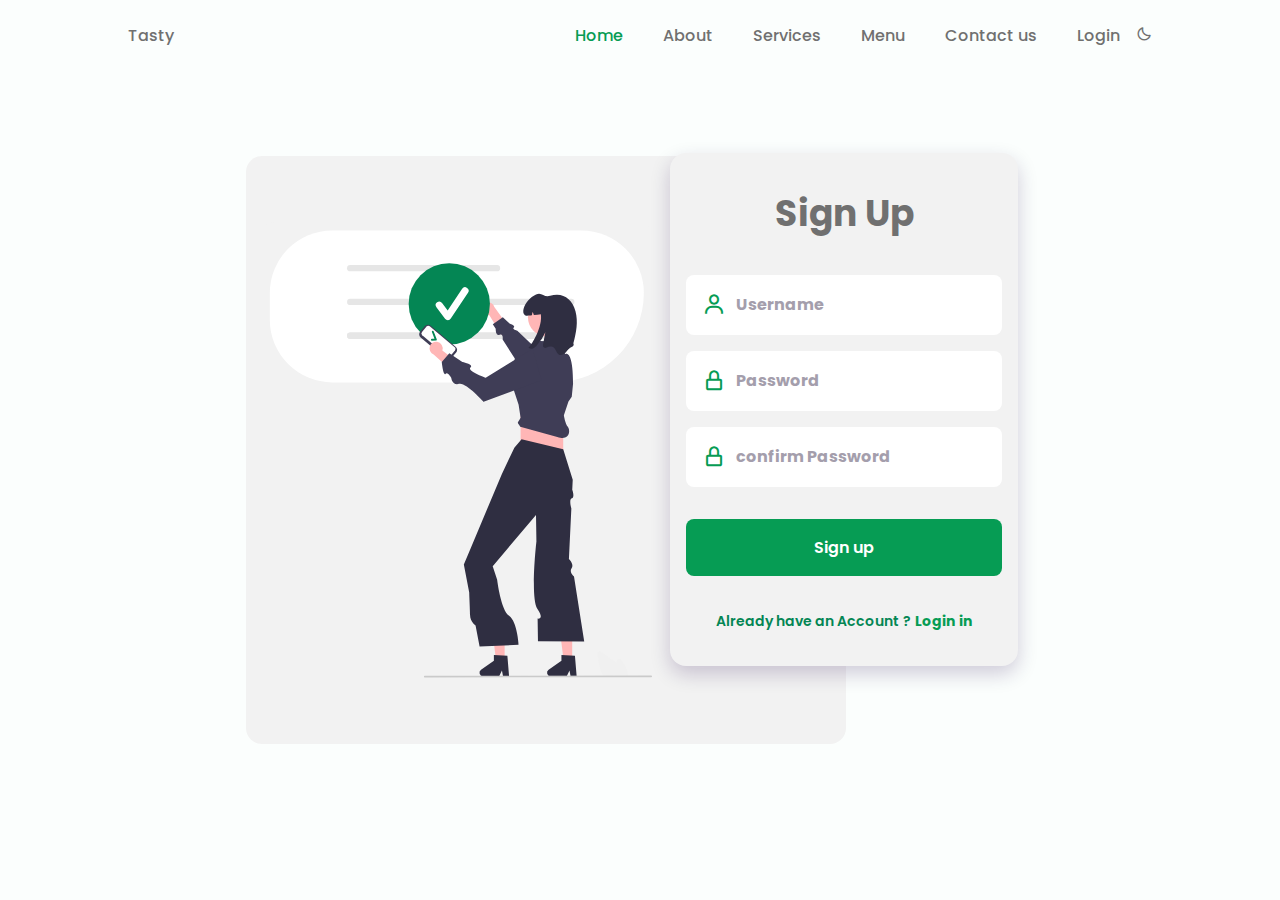
==== assets/pages/signup.html @ b45e9378 "First commit of my Tasty Resto" ====
<!DOCTYPE html>
<html lang="en">
  <head>
    <meta charset="UTF-8" />
    <meta name="viewport" content="width=device-width, initial-scale=1.0" />

    <!-- ===== CSS ===== -->
    <link rel="stylesheet" href="../../assets/css/loginStyle.css" />
    <link rel="stylesheet" href="../css/styles.css">
    <!-- ===== BOX ICONS ===== -->
    <link
      href="https://cdn.jsdelivr.net/npm/boxicons@2.0.5/css/boxicons.min.css"
      rel="stylesheet"
    />

    <title>Responsive Login Form Sign In Sign Up</title>
  </head>
  <body>
    <!--========== HEADER ==========-->
    <header class="l-header" id="header">
      <nav class="nav bd-container">
        <a href="#" class="nav__logo">Tasty</a>

        <div class="nav__menu" id="nav-menu">
          <ul class="nav__list">
            <li class="nav__item">
              <a href="../../index.html" class="nav__link active-link">Home</a>
            </li>
            <li class="nav__item">
              <a href="../../index.html#about" class="nav__link">About</a>
            </li>
            <li class="nav__item">
              <a href="../../index.html#services" class="nav__link">Services</a>
            </li>
            <li class="nav__item">
              <a href="../../index.html#menu" class="nav__link">Menu</a>
            </li>
            <li class="nav__item">
              <a href="../../index.html#contact" class="nav__link">Contact us</a>
            </li>
            <li class="nav__item">
              <a href="./login.html" class="nav__link">Login</a>
            </li>

            <li><i class="bx bx-moon change-theme" id="theme-button"></i></li>
          </ul>
        </div>

        <div class="nav__toggle" id="nav-toggle">
          <i class="bx bx-menu"></i>
        </div>
      </nav>
    </header>

    <div class="login">
      <div class="login__content">
        <div class="login__img">
          <img src="../img/signup-img.svg" alt="" />
        </div>

        <div class="login__forms">
          <form action="" class="login__registre" id="login-in">
            <h1 class="login__title">Sign Up</h1>

            <div class="login__box">
              <i class="bx bx-user login__icon"></i>
              <input type="text" placeholder="Username" class="login__input" />
            </div>

            <div class="login__box">
              <i class="bx bx-lock-alt login__icon"></i>
              <input
                type="password"
                placeholder="Password"
                class="login__input"
              />
            </div>
            <div class="login__box">
              <i class="bx bx-lock-alt login__icon"></i>
              <input
                type="password"
                placeholder="confirm Password"
                class="login__input"
              />
            </div>

            <a href="#" class="login__button">Sign up</a>

            <div>
              <span class="login__account">Already have an Account ?</span>
              <span class="login__signin" id="sign-up"
                ><a href="./login.html" class="signin_up_link"> Login in</a>
              </span>
            </div>
          </form>

          <form action="" class="login__create none" id="login-up">
            <h1 class="login__title">Create Account</h1>

            <div class="login__box">
              <i class="bx bx-user login__icon"></i>
              <input type="text" placeholder="Username" class="login__input" />
            </div>

            <div class="login__box">
              <i class="bx bx-at login__icon"></i>
              <input type="text" placeholder="Email" class="login__input" />
            </div>

            <div class="login__box">
              <i class="bx bx-lock-alt login__icon"></i>
              <input
                type="password"
                placeholder="Password"
                class="login__input"
              />
            </div>

            <a href="#" class="login__button">Sign Up</a>

            <div>
              <span class="login__account">Already have an Account ?</span>
              <span class="login__signup" id="sign-in">Sign In</span>
            </div>

            <div class="login__social">
              <a href="#" class="login__social-icon"
                ><i class="bx bxl-facebook"></i
              ></a>
              <a href="#" class="login__social-icon"
                ><i class="bx bxl-twitter"></i
              ></a>
              <a href="#" class="login__social-icon"
                ><i class="bx bxl-google"></i
              ></a>
            </div>
          </form>
        </div>
      </div>
    </div>

    <!--===== MAIN JS =====-->
    <script src="../js/main.js"></script>
  </body>
</html>
---- assets/css/loginStyle.css ----
/*===== GOOGLE FONTS =====*/
@import url("https://fonts.googleapis.com/css2?family=Open+Sans:wght@400;600;700&display=swap");

/*===== VARIABLES CSS =====*/
:root{
  /*===== Colores =====*/
  --first-color: #069C54;
  --first-color-dark: #048654;
  --first-color-light: #A49EAC;
  --first-color-lighten: #F2F2F2;

  /*===== Font and typography =====*/
  --body-font: 'Open Sans', sans-serif;
  --h1-font-size: 1.5rem;
  --normal-font-size: .938rem;
  --small-font-size: .813rem;
}

@media screen and (min-width: 768px){
  :root{
    --normal-font-size: 1rem;
    --small-font-size: .875rem;
  }
}

/*===== BASE =====*/
*,::before,::after{
  box-sizing: border-box;
}

body{
  margin: 0;
  padding: 0;
  font-family: var(--body-font);
  font-size: var(--normal-font-size);
  color: var(--first-color-dark);
}

h1{
  margin: 0;
}

a{
  text-decoration: none;
}

img{
  max-width: 100%;
  height: auto;
  display: block;
}

/*===== LOGIN =====*/
.login{
  display: grid;
  grid-template-columns: 100%;
  height: 100vh;
  margin-left: 1.5rem;
  margin-right: 1.5rem;
}

.login__content{
  display: grid;
}

.login__img{
  justify-self: center;
}

.login__img img{
  width: 310px;
  margin-top: 1.5rem;
}

.login__forms{
  position: relative;
  height: 368px;
}

.login__registre, .login__create{
  position: absolute;
  bottom: 1rem;
  width: 100%;
  background-color: var(--first-color-lighten);
  padding: 2rem 1rem;
  border-radius: 1rem;
  text-align: center;
  box-shadow: 0 8px 20px rgba(35,0,77,.2);
  animation-duration: .4s;
  animation-name: animate-login;
}

@keyframes animate-login{
  0%{
    transform: scale(1,1);
  }
  50%{
    transform: scale(1.1,1.1);
  }
  100%{
    transform: scale(1,1);
  }
}

.login__title{
  font-size: var(--h1-font-size);
  margin-bottom: 2rem;
}

.login__box{
  display: grid;
  grid-template-columns: max-content 1fr;
  column-gap: .5rem;
  padding: 1.125rem 1rem;
  background-color: #FFF;
  margin-top: 1rem;
  border-radius: .5rem;
}

.login__icon{
  font-size: 1.5rem;
  color: var(--first-color);
}

.login__input{
  border: none;
  outline: none;
  font-size: var(--normal-font-size);
  font-weight: 700;
  color: var(--first-color-dark);
}

.login__input::placeholder{
  font-size: var(--normal-font-size);
  font-family: var(--body-font);
  color: var(--first-color-light);
}

.login__forgot{
  display: block;
  width: max-content;
  margin-left: auto;
  margin-top: .5rem;
  font-size: var(--small-font-size);
  font-weight: 600;
  color: var(--first-color-light);
}

.login__button{
  display: block;
  padding: 1rem;
  margin: 2rem 0;
  background-color: var(--first-color);
  color: #FFF;
  font-weight: 600;
  text-align: center;
  border-radius: .5rem;
  transition: .3s;
}
.signin_up_link{
    text-decoration:none;
    color: var( --first-color);
    font-weight: bold;
}
.login__button:hover{
  background-color: var(--first-color-dark);
}

.login__account, .login__signin, .login__signup{
  font-weight: 600;
  font-size: var(--small-font-size);
}

.login__account{
  color: var(--first-color-dark);
}

.login__signin, .login__signup{
  color: var(--first-color);
  cursor: pointer;
}

.login__social{
  margin-top: 2rem;
}

.login__social-icon{
  font-size: 1.5rem;
  color: var(--first-color-dark);
  margin: 0 1.5rem;
}

/*Show login*/
.block{
  display: block;
}

/*Hidden login*/
.none{
  display: none;
}

/* ===== MEDIA QUERIES =====*/
@media screen and (min-width: 576px){
  .login__forms{
    width: 348px;
    justify-self: center;
  }
}

@media screen and (min-width: 1024px){
  .login{
    height: 100vh;
    overflow: hidden;
  }

  .login__content{
    grid-template-columns: repeat(2, max-content);
    justify-content: center;
    align-items: center;
    margin-left: 10rem;
  }

  .login__img{
    display: flex;
    width: 600px;
    height: 588px;
    background-color: var(--first-color-lighten);
    border-radius: 1rem;
    padding-left: 1rem;
  }

  .login__img img{
    width: 390px;
    margin-top: 0;
  }

  .login__registre, .login__create{
    left: -11rem;
  }

  .login__registre{
    bottom: -2rem;
  }

  .login__create{
    bottom: -5.5rem;
  }
}
---- assets/css/styles.css ----
/*===== GOOGLE FONTS =====*/
@import url("https://fonts.googleapis.com/css2?family=Poppins:wght@400;500;600&display=swap");

/*===== VARIABLES CSS =====*/
:root {
  --header-height: 3rem;

  /*========== Colors ==========*/
  --first-color: #069C54;
  --first-color-alt: #048654;
  --title-color: #393939;
  --text-color: #707070;
  --text-color-light: #A6A6A6;
  --body-color: #FBFEFD;
  --container-color: #FFFFFF;

  /*========== Font and typography ==========*/
  --body-font: 'Poppins', sans-serif;
  --biggest-font-size: 2.25rem;
  --h1-font-size: 1.5rem;
  --h2-font-size: 1.25rem;
  --h3-font-size: 1rem;
  --normal-font-size: .938rem;
  --small-font-size: .813rem;
  --smaller-font-size: .75rem;

  /*========== Font weight ==========*/
  --font-medium: 500;
  --font-semi-bold: 600;

  /*========== Margenes ==========*/
  --mb-1: .5rem;
  --mb-2: 1rem;
  --mb-3: 1.5rem;
  --mb-4: 2rem;
  --mb-5: 2.5rem;
  --mb-6: 3rem;

  /*========== z index ==========*/
  --z-tooltip: 10;
  --z-fixed: 100;
}

@media screen and (min-width: 768px){
  :root{
    --biggest-font-size: 4rem;
    --h1-font-size: 2.25rem;
    --h2-font-size: 1.5rem;
    --h3-font-size: 1.25rem;
    --normal-font-size: 1rem;
    --small-font-size: .875rem;
    --smaller-font-size: .813rem;
  }
}

/*========== BASE ==========*/
*,::before,::after{
  box-sizing: border-box;
}

html{
  scroll-behavior: smooth;
}

/*========== Variables Dark theme ==========*/
body.dark-theme{
  --title-color: #F1F3F2;
  --text-color: #C7D1CC;
  --body-color: #1D2521;
  --container-color: #27302C;
}

/*========== Button Dark/Light ==========*/
.change-theme{
  position: absolute;
  right: 1rem;
  top: 1.8rem;
  color: var(--text-color);
  font-size: 1rem;
  cursor: pointer;
}

body{
  margin: var(--header-height) 0 0 0;
  font-family: var(--body-font);
  font-size: var(--normal-font-size);
  background-color: var(--body-color);
  color: var(--text-color);
  line-height: 1.6;
}

h1,h2,h3,p,ul{
  margin: 0;
}

ul{
  padding: 0;
  list-style: none;
}

a{
  text-decoration: none;
}

img{
  max-width: 100%;
  height: auto;
}

/*========== CLASS CSS ==========*/
.section{
  padding: 4rem 0 2rem;
}

.section-title, .section-subtitle{
  text-align: center;
}

.section-title{
  font-size: var(--h1-font-size);
  color: var(--title-color);
  margin-bottom: var(--mb-3);
}

.section-subtitle{
  display: block;
  color: var(--first-color);
  font-weight: var(--font-medium);
  margin-bottom: var(--mb-1);
}

/*========== LAYOUT ==========*/
.bd-container{
  max-width: 960px;
  width: calc(100% - 2rem);
  margin-left: var(--mb-2);
  margin-right: var(--mb-2);
}

.bd-grid{
  display: grid;
  gap: 1.5rem;
}

.l-header{
  width: 100%;
  position: fixed;
  top: 0;
  left: 0;
  z-index: var(--z-fixed);
  background-color: var(--body-color);
}

/*========== NAV ==========*/
.nav{
  max-width: 1024px;
  height: var(--header-height);
  display: flex;
  justify-content: space-between;
  align-items: center;
}

@media screen and (max-width: 768px){
  .nav__menu{
    position: fixed;
    top: -100%;
    left: 0;
    width: 100%;
    padding: 1.5rem 0 1rem;
    text-align: center;
    background-color: var(--body-color);
    transition: .4s;
    box-shadow: 0 4px 4px rgba(0,0,0,.1);
    border-radius: 0 0 1rem 1rem;
    z-index: var(--z-fixed);
  }
}

.nav__item{
  margin-bottom: var(--mb-2);
}

.nav__link, .nav__logo, .nav__toggle{
  color: var(--text-color);
  font-weight: var(--font-medium);
}

.nav__logo:hover{
  color: var(--first-color);
}

.nav__link{
  transition: .3s;
}

.nav__link:hover{
  color: var(--first-color);
}

.nav__toggle{
  font-size: 1.3rem;
  cursor: pointer;
}

/* Show menu */
.show-menu{
  top: var(--header-height);
}

/* Active menu */
.active-link{
  color: var(--first-color);
}

/* Change background header */
.scroll-header{
  box-shadow: 0 2px 4px rgba(0,0,0,.1);
}

/* Scroll top */
.scrolltop{
  position: fixed;
  right: 1rem;
  bottom: -20%;
  display: flex;
  justify-content: center;
  align-items: center;
  padding: .3rem;
  background: rgba(6,156,84,.5);
  border-radius: .4rem;
  z-index: var(--z-tooltip);
  transition: .4s;
  visibility: hidden;
}

.scrolltop:hover{
  background-color: var(--first-color-alt);
}

.scrolltop__icon{
  font-size: 1.8rem;
  color: var(--body-color);
}

/* Show scrolltop */
.show-scroll{
  visibility: visible;
  bottom: 1.5rem;
}

/*========== HOME ==========*/
.home__container{
  height: calc(100vh - var(--header-height));
  align-content: center;
}

.home__title{
  font-size: var(--biggest-font-size);
  color: var(--first-color);
  margin-bottom: var(--mb-1);
}

.home__subtitle{
  font-size: var(--h1-font-size);
  color: var(--title-color);
  margin-bottom: var(--mb-4);
}

.home__img{
  width: 300px;
  justify-self: center;
}

/*========== BUTTONS ==========*/
.button{
  display: inline-block;
  background-color: var(--first-color);
  color: #FFF;
  padding: .75rem 1rem;
  border-radius: .5rem;
  transition: .3s;
}

.button:hover{
  background-color: var(--first-color-alt);
}

/*========== ABOUT ==========*/
.about__data{
  text-align: center;
}

.about__description{
  margin-bottom: var(--mb-3);
}

.about__img{
  width: 280px;
  border-radius: .5rem;
  justify-self: center;
}

/*========== SERVICES ==========*/
.services__container{
  row-gap: 2.5rem;
  grid-template-columns: repeat(auto-fit, minmax(220px, 1fr));
}

.services__content{
  text-align: center;
}

.services__img{
  width: 64px;
  height: 64px;
  fill: var(--first-color);
  margin-bottom: var(--mb-2);
}

.services__title{
  font-size: var(--h3-font-size);
  color: var(--title-color);
  margin-bottom: var(--mb-1);
}

.services__description{
  padding: 0 1.5rem;
}

/*========== MENU ==========*/
.menu__container{
  grid-template-columns: repeat(2, 1fr);
  justify-content: center;
}

.menu__content{
  position: relative;
  display: flex;
  flex-direction: column;
  background-color: var(--container-color);
  border-radius: .5rem;
  box-shadow: 0 2px 4px rgba(3,74,40,.15);
  padding: .75rem;
}

.menu__img{
  width: 100px;
  align-self: center;
  margin-bottom: var(--mb-2);
}

.menu__name, .menu__preci{
  font-weight: var(--font-semi-bold);
  color: var(--title-color);
}

.menu__name{
  font-size: var(--normal-font-size);
}

.menu__detail, .menu__preci{
  font-size: var(--small-font-size);
}

.menu__detail{
  margin-bottom: var(--mb-1);
}

.menu__button{
  position: absolute;
  bottom: 0;
  right: 0;
  display: flex;
  padding: .625rem .813rem;
  border-radius: .5rem 0 .5rem 0;
}

/*========== APP ==========*/
.app__data{
  text-align: center;
}

.app__description{
  margin-bottom: var(--mb-5);
}

.app__stores{
  margin-bottom: var(--mb-4);
}

.app__store{
  width: 120px;
  margin: 0 var(--mb-1);
}

.app__img{
  width: 230px;
  justify-self: center;
}

/*========== CONTACT ==========*/
.contact__container{
  text-align: center;
}

.contact__description{
  margin-bottom: var(--mb-3);
}

/*========== FOOTER ==========*/
.footer__container{
  grid-template-columns: repeat(auto-fit, minmax(220px, 1fr));
  row-gap: 2rem;
}

.footer__logo{
  font-size: var(--h3-font-size);
  color: var(--first-color);
  font-weight: var(--font-semi-bold);
}

.footer__description{
  display: block;
  font-size: var(--small-font-size);
  margin: .25rem 0 var(--mb-3);
}

.footer__social{
  font-size: 1.5rem;
  color: var(--title-color);
  margin-right: var(--mb-2);
}

.footer__title{
  font-size: var(--h2-font-size);
  color: var(--title-color);
  margin-bottom: var(--mb-2);
}

.footer__link{
  display: inline-block;
  color: var(--text-color);
  margin-bottom: var(--mb-1);
}

.footer__link:hover{
  color: var(--first-color);
}

.footer__copy{
  text-align: center;
  font-size: var(--small-font-size);
  color: var(--text-color-light);
  margin-top: 3.5rem;
}

/*========== MEDIA QUERIES ==========*/
@media screen and (min-width: 576px){
  .home__container,
  .about__container,
  .app__container{
    grid-template-columns: repeat(2,1fr);
    align-items: center;
  }

  .about__data, .about__initial,
  .app__data, .app__initial,
  .contact__container, .contact__initial{
    text-align: initial;
  }

  .about__img, .app__img{
    width: 380px;
    order: -1;
  }

  .contact__container{
    grid-template-columns: 1.75fr 1fr;
    align-items: center;
  }
  .contact__button{
    justify-self: center;
  }
}

@media screen and (min-width: 768px){
  body{
    margin: 0;
  }

  .section{
    padding-top: 8rem;
  }

  .nav{
    height: calc(var(--header-height) + 1.5rem);
  }
  .nav__list{
    display: flex;
  }
  .nav__item{
    margin-left: var(--mb-5);
    margin-bottom: 0;
  }
  .nav__toggle{
    display: none;
  }

  .change-theme{
    position: initial;
    margin-left: var(--mb-2);
  }

  .home__container{
    height: 100vh;
    justify-items: center;
  }

  .services__container,
  .menu__container{
    margin-top: var(--mb-6);
  }

  .menu__container{
    grid-template-columns: repeat(3, 210px);
    column-gap: 4rem;
  }
  .menu__content{
    padding: 1.5rem;
  }
  .menu__img{
    width: 130px;
  }

  .app__store{
    margin: 0 var(--mb-1) 0 0;
  }
}

@media screen and (min-width: 960px){
  .bd-container{
    margin-left: auto;
    margin-right: auto;
  }

  .home__img{
    width: 500px;
  }

  .about__container,
  .app__container{
    column-gap: 7rem;
  }
}

/* For tall screens on mobiles y desktop*/
@media screen and (min-height: 721px) {
    .home__container {
        height: 640px;
    }
}
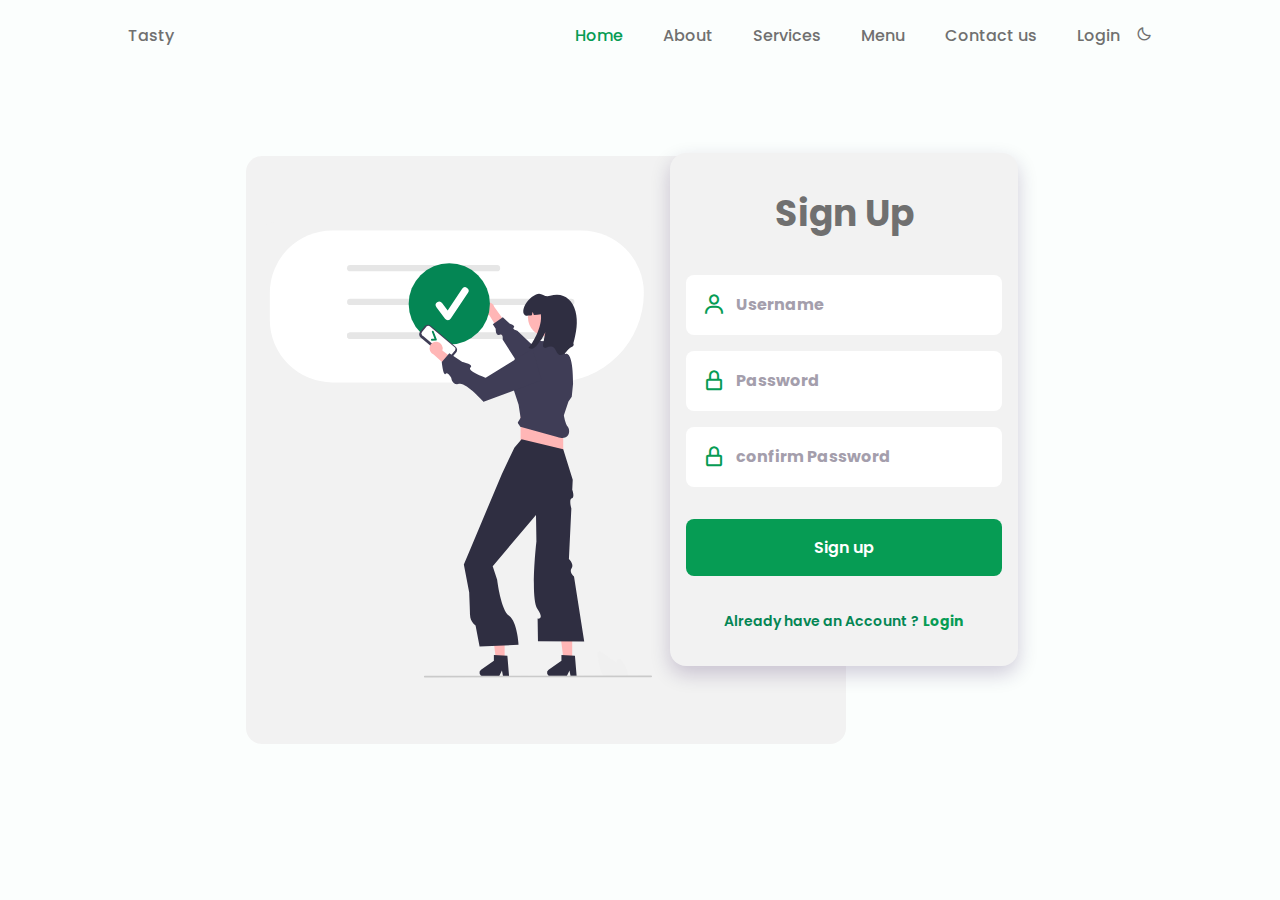
==== commit 40a4b841: "Update README.md" ====
--- a/assets/pages/signup.html
+++ b/assets/pages/signup.html
@@ -89,7 +89,7 @@
             <div>
               <span class="login__account">Already have an Account ?</span>
               <span class="login__signin" id="sign-up"
-                ><a href="./login.html" class="signin_up_link"> Login in</a>
+                ><a href="./login.html" class="signin_up_link"> Login</a>
               </span>
             </div>
           </form>
